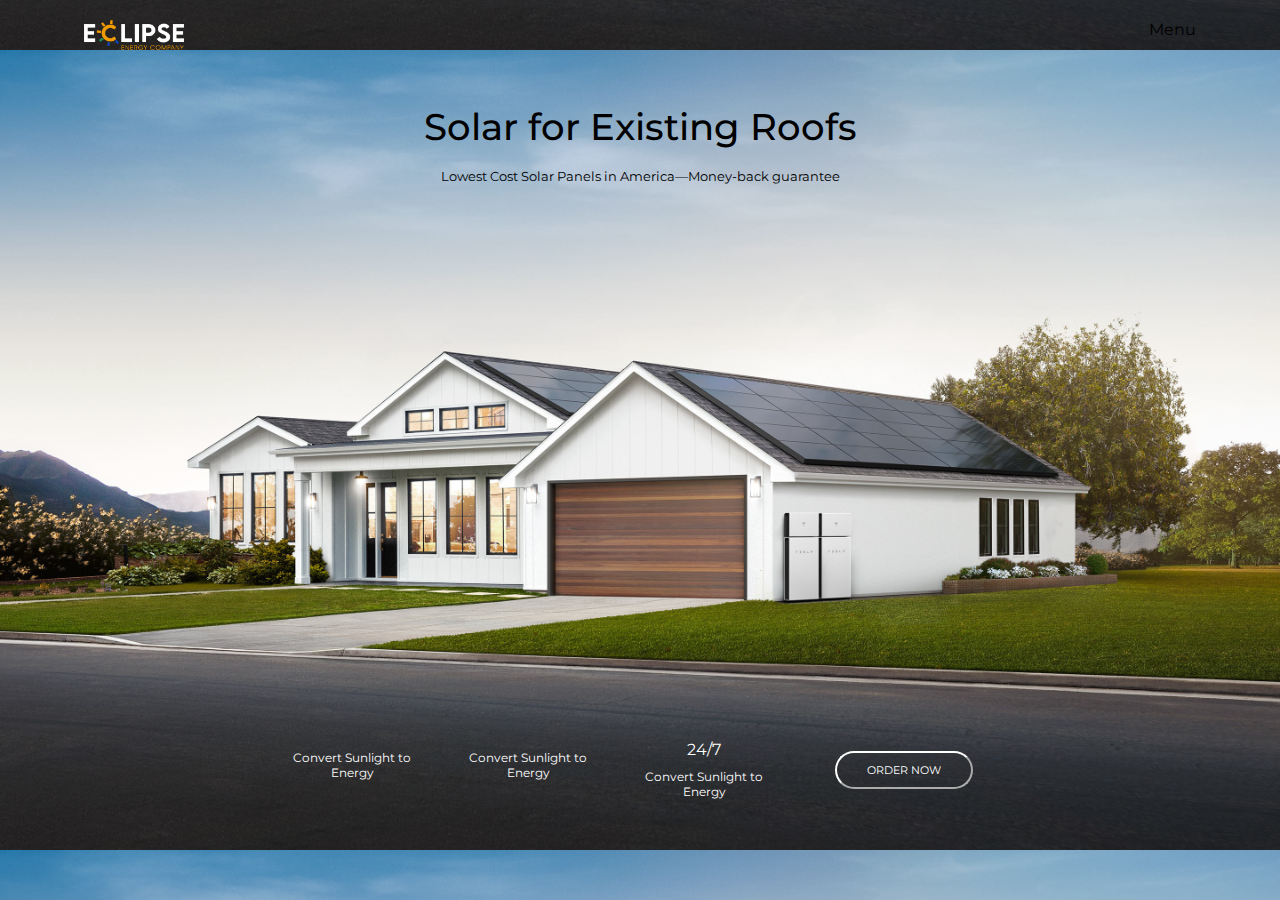
==== index.html @ 507e984d "main section is done, html js and css files included with their respective images folder" ====
<!DOCTYPE html>
<html lang="en">

<head>
    <meta charset="UTF-8">
    <meta http-equiv="X-UA-Compatible" content="IE=edge">
    <meta name="viewport" content="width=device-width, initial-scale=1.0">
    <title>Eclipse Solar</title>
    <link rel="stylesheet" href="https://cdnjs.cloudflare.com/ajax/libs/font-awesome/6.1.2/css/all.min.css"
        integrity="sha512-1sCRPdkRXhBV2PBLUdRb4tMg1w2YPf37qatUFeS7zlBy7jJI8Lf4VHwWfZZfpXtYSLy85pkm9GaYVYMfw5BC1A=="
        crossorigin="anonymous" referrerpolicy="no-referrer" />
    <link rel="stylesheet" href="./styles.css">
</head>

<body>
    <section class="home-page">
        <div class="navbar">
            <div class="logo">
                <a href="#"><img src="./images/Logo White letters (1).png" height="30px" width="100px" alt="Logo"></a>


            </div>
            <div class="menu">
                <a class="Menu-link" href="#">Menu</a>

            </div>
        </div>
        <div class="hero-section">
            <div class="top-div">
                <h1 class="h1-top">Solar for Existing Roofs</h1>
                <p class="p-top">Lowest Cost Solar Panels in America—Money-back guarantee</p>

            </div>
            <div class="bottom-div">
                <div class="icons">
                    <div class="icon1">
                        <div class="image-icon">
                            <i class="fa-solid fa-solar-panel"></i>
                        </div>
                        <div class="description">
                            Convert Sunlight to Energy
                        </div>





                    </div>
                    <div class="icon1">
                        <div class="image-icon">
                            <i class="fa-solid fa-dollar-sign"></i>
                        </div>
                        <div class="description">
                            Convert Sunlight to Energy
                        </div>





                    </div>
                    <div class="icon1">
                        <div class="icon3-text">
                            24/7
                        </div>
                        <div class="description">
                            Convert Sunlight to Energy
                        </div>





                    </div>
                    <div class="order-button">
                        <button>ORDER NOW</button>
                    </div>




                </div>

            </div>
        </div>


    </section>

</body>

</html>
---- styles.css ----
@import url('https://fonts.googleapis.com/css2?family=Montserrat:wght@300;400;500;700&display=swap');

* {
    padding: 0;
    margin: 0;
    box-sizing: border-box;
    font-family: 'Montserrat', sans-serif;
}



/* Home Page */

.home-page {
    background-image: url(./images/home-page-image.jpeg);
    background-position: center;
    background-size: 100%;
    height: 100vh;

}

/* NavBar */

.navbar {
    display: flex;
    width: 90%;
    margin: auto;
    padding: 20px;
    font-family: 'Montserrat', sans-serif;



}

.logo {
    flex: 1;

}

.Menu-link {
    text-decoration: none;
    color: black;
    font-weight: 400;

}

/* Hero-section */
.hero-section {

    height: 85%;
    display: flex;
    text-align: center;
    flex-direction: column;
    justify-content: space-between;
}

.top-div {
    padding: 30px;

    display: flex;
    flex-direction: column;
    gap: 20px;


}

.h1-top {
    font-size: 2.3rem;
    font-weight: 500;
    font-family: 'Montserrat', sans-serif;
}

.p-top {
    font-size: 0.8rem;
}

.bottom-div {
    display: flex;
    flex-direction: row;

    padding: 40px;
}

.icons {
    display: flex;
    width: 60%;

    margin: auto;

    color: white;
    gap: 2rem;

}

i {
    color: white;
    font-size: 1rem;
}

.icon3-text {
    color: white;
}

.icon1 {

    display: flex;
    flex-direction: column;
    width: 20%;
    gap: 10px;


}

.order-button {
    display: flex;
    justify-content: center;
    align-items: center;
    margin: auto;
    width: 25%;
}

.order-button button {
    padding: 10px 30px;
    border-radius: 20px;
    background: none;
    border-color: white;
    margin: auto;
    color: white;
    cursor: pointer;
    font-size: 0.7rem;
}

.description {
    font-size: 0.75rem;
}

/*  */
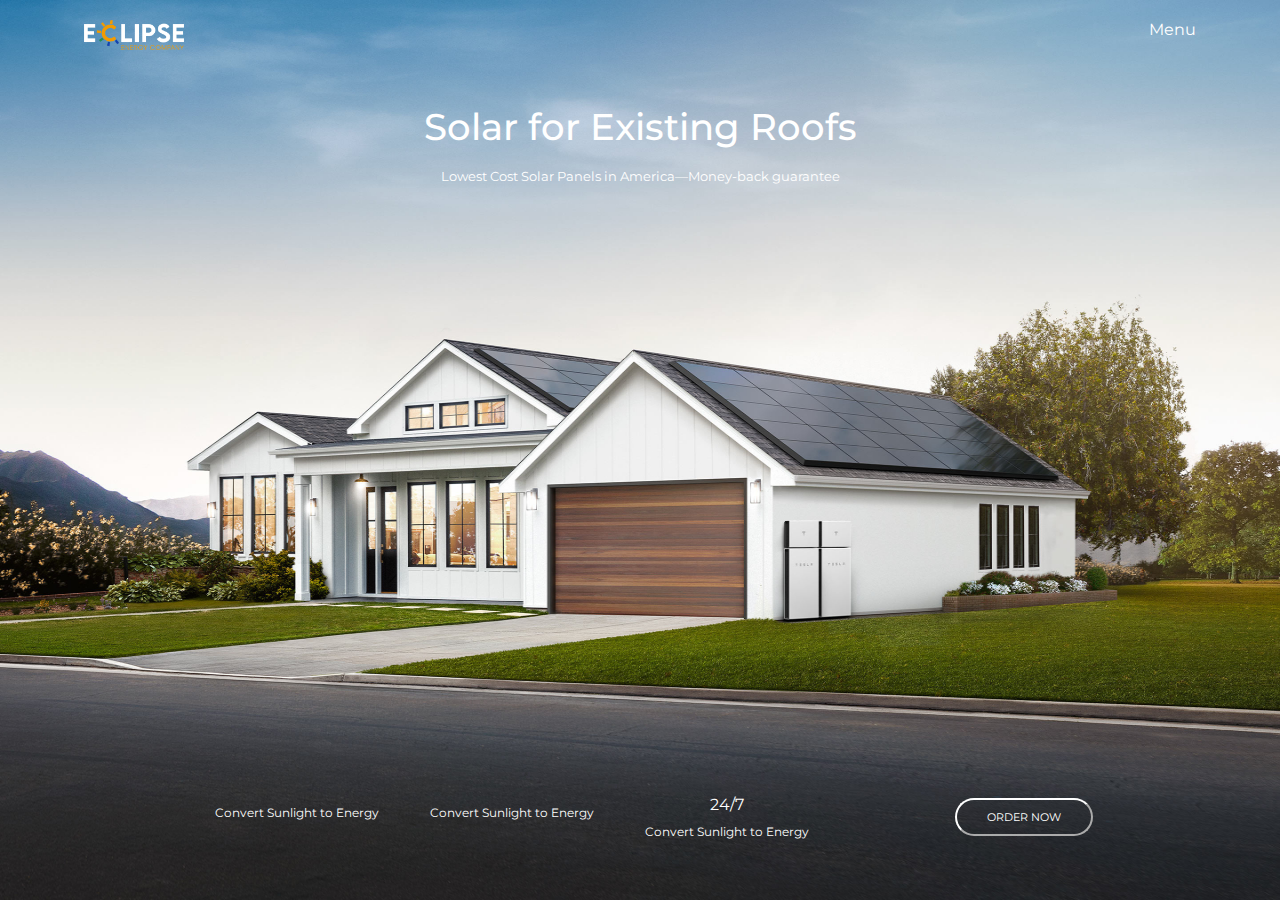
==== commit f519e7a3: "css and html files updated, navbar and hero section are finished with their respective media queries" ====
--- a/index.html
+++ b/index.html
@@ -72,13 +72,14 @@
 
 
                     </div>
-                    <div class="order-button">
-                        <button>ORDER NOW</button>
-                    </div>
 
 
 
 
+
+                </div>
+                <div class="order-button">
+                    <button>ORDER NOW</button>
                 </div>
 
             </div>
@@ -86,6 +87,18 @@
 
 
     </section>
+    <section class="savings">
+        <div class="description-savings">
+
+
+        </div>
+        <div class="right-image-savings">
+
+        </div>
+
+
+    </section>
+
 
 </body>
 
--- a/styles.css
+++ b/styles.css
@@ -5,6 +5,7 @@
     margin: 0;
     box-sizing: border-box;
     font-family: 'Montserrat', sans-serif;
+    color: white;
 }
 
 
@@ -13,9 +14,14 @@
 
 .home-page {
     background-image: url(./images/home-page-image.jpeg);
-    background-position: center;
-    background-size: 100%;
+
+    background-size: 100% 100%;
     height: 100vh;
+    background-repeat: no-repeat;
+
+    box-shadow: 15px 15px 10px #BBF;
+
+    /* box-shadow: 0px 0px 40px 20px rgba(0, 0, 0, 0.231); */
 
 }
 
@@ -30,6 +36,7 @@
 
 
 
+
 }
 
 .logo {
@@ -39,7 +46,7 @@
 
 .Menu-link {
     text-decoration: none;
-    color: black;
+
     font-weight: 400;
 
 }
@@ -77,8 +84,9 @@
 .bottom-div {
     display: flex;
     flex-direction: row;
-
-    padding: 40px;
+    width: 80%;
+
+    margin: 0px auto;
 }
 
 .icons {
@@ -105,7 +113,7 @@
 
     display: flex;
     flex-direction: column;
-    width: 20%;
+    width: 30%;
     gap: 10px;
 
 
@@ -115,7 +123,7 @@
     display: flex;
     justify-content: center;
     align-items: center;
-    margin: auto;
+
     width: 25%;
 }
 
@@ -124,7 +132,7 @@
     border-radius: 20px;
     background: none;
     border-color: white;
-    margin: auto;
+
     color: white;
     cursor: pointer;
     font-size: 0.7rem;
@@ -134,4 +142,60 @@
     font-size: 0.75rem;
 }
 
-/*  */+
+
+
+
+
+
+
+
+
+
+
+
+
+
+
+
+
+
+
+/* Media Queries */
+@media (max-width: 500px) {
+
+    /* hero section */
+    .home-page {
+        background-size: 250% 100%;
+        background-position: center;
+    }
+
+    .bottom-div {
+        display: block;
+
+
+
+    }
+
+    .icons {
+        display: flex;
+        justify-content: center;
+        flex: 1;
+
+        width: 100%;
+
+    }
+
+    .order-button {
+        display: flex;
+        justify-content: center;
+        margin: 30px auto;
+
+    }
+
+    .order-button button {
+        padding: 5px 60px;
+
+
+    }
+}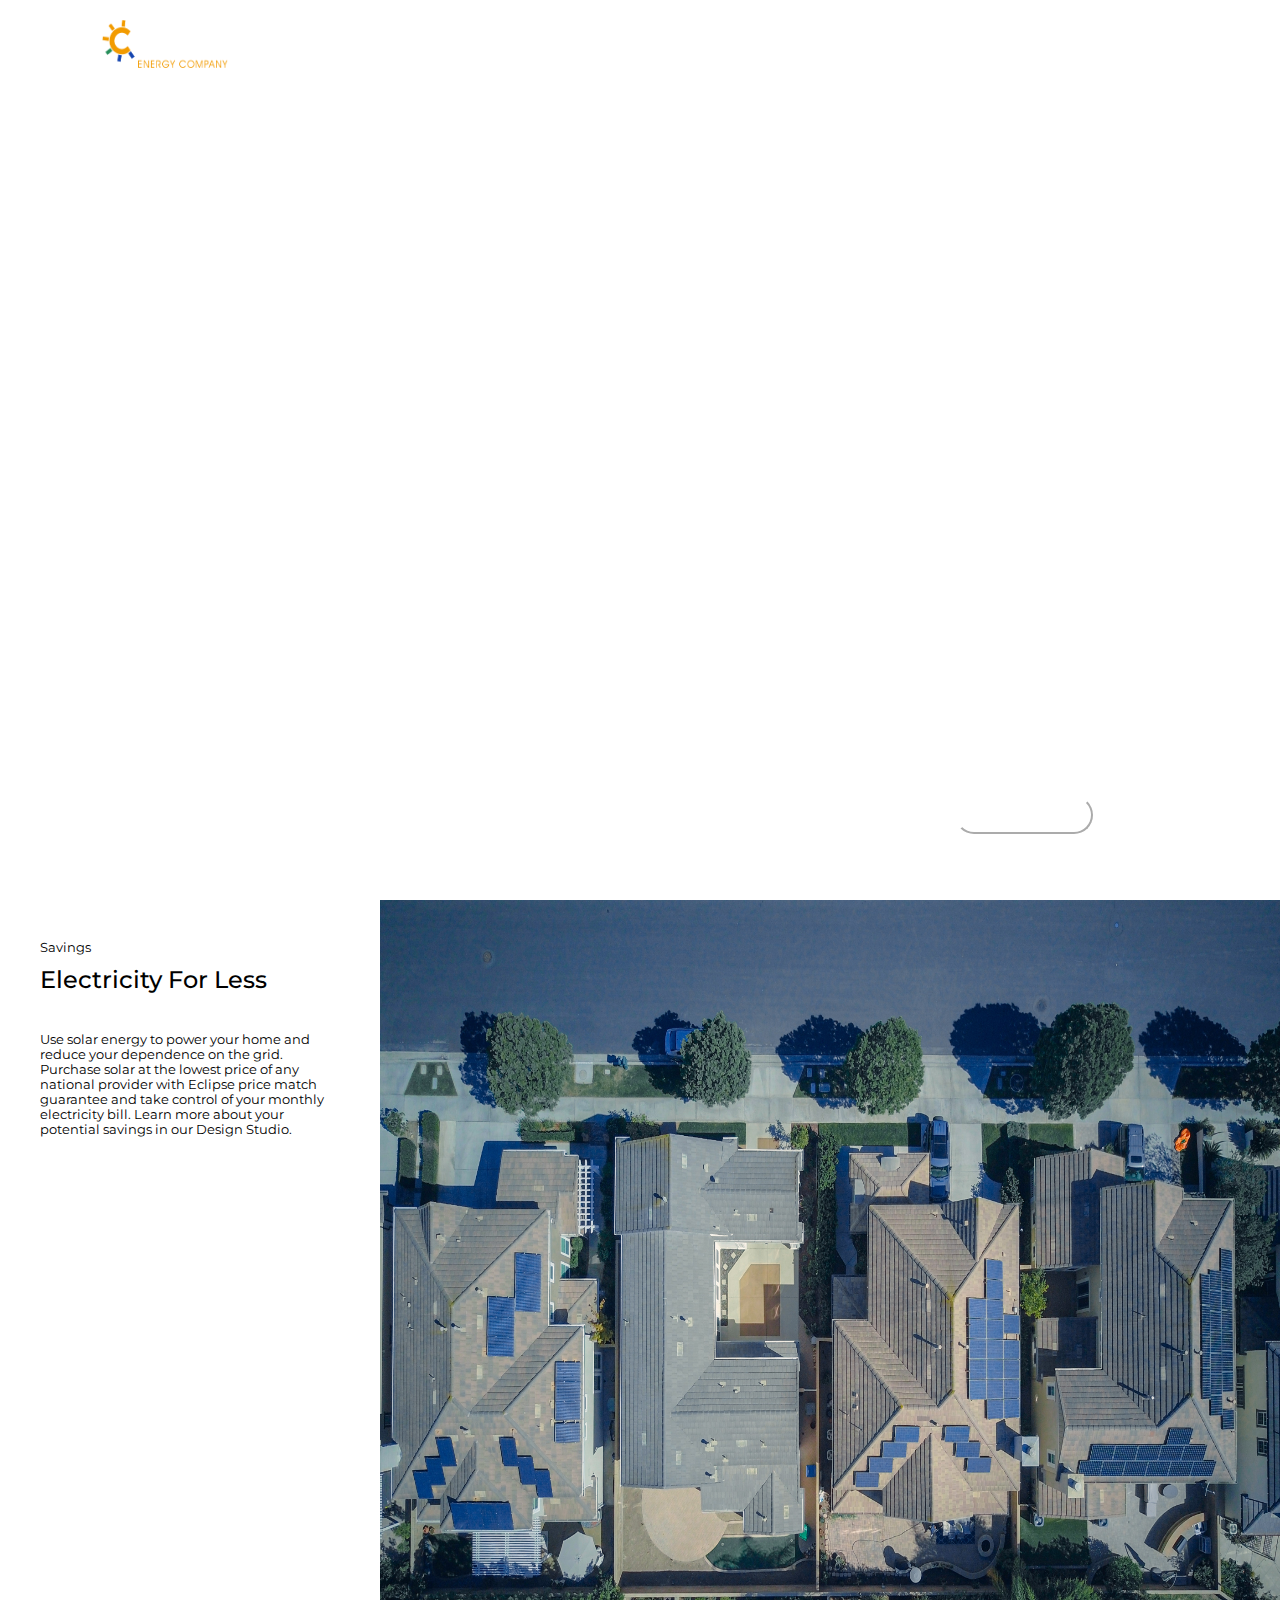
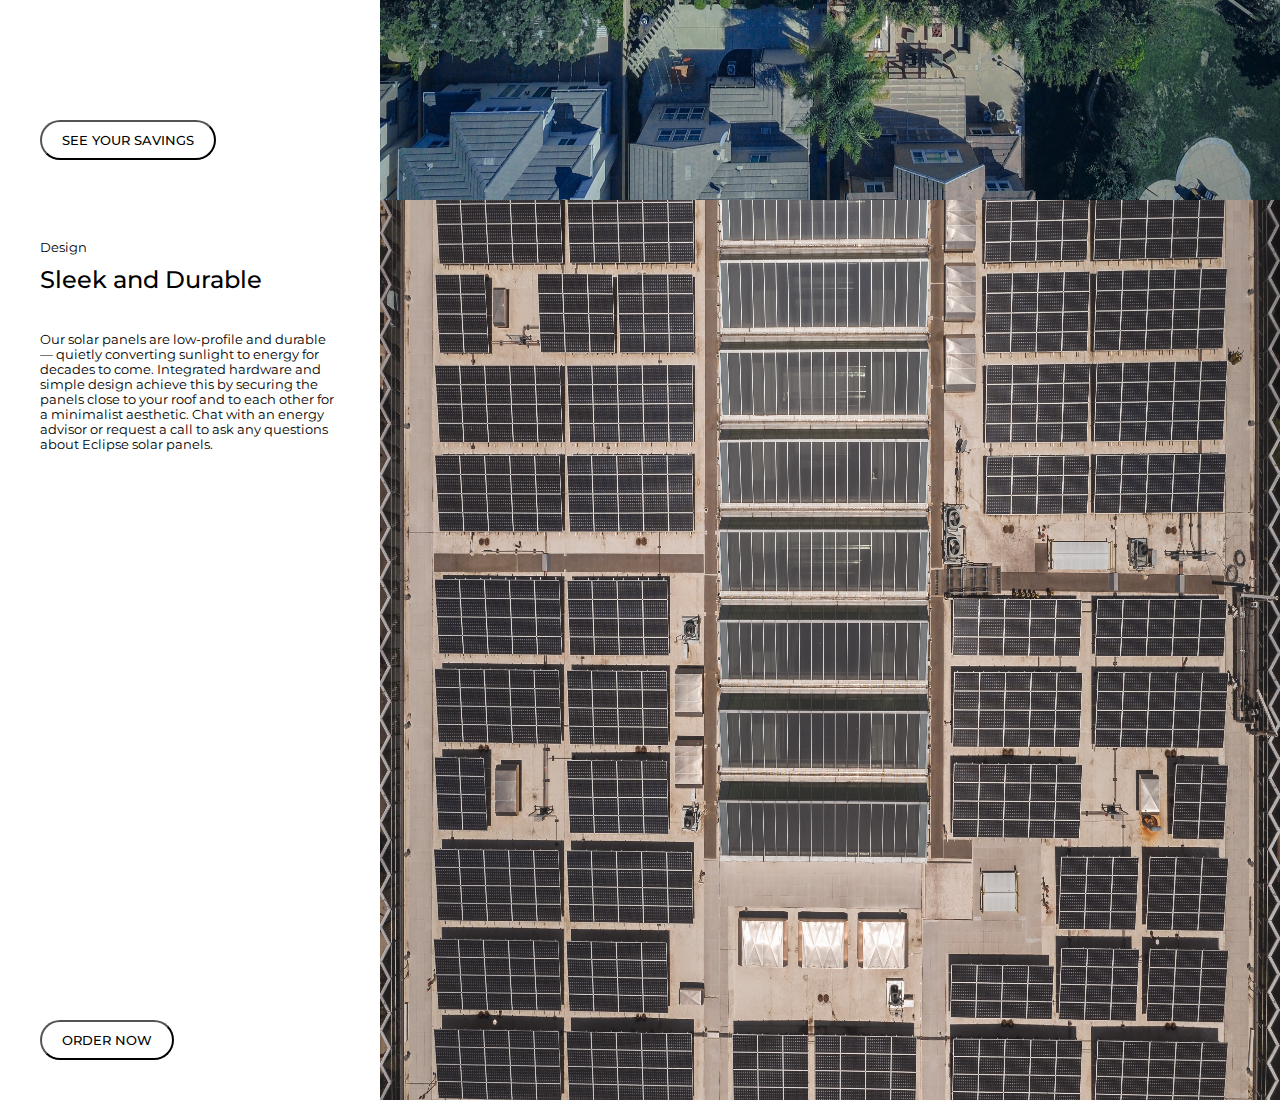
==== commit 088dfd00: "savings and desugn sections included" ====
--- a/index.html
+++ b/index.html
@@ -16,7 +16,7 @@
     <section class="home-page">
         <div class="navbar">
             <div class="logo">
-                <a href="#"><img src="./images/Logo White letters (1).png" height="30px" width="100px" alt="Logo"></a>
+                <a href="#"><img class="image-logo" src="./images/Logo White letters (1).png" alt="Logo"></a>
 
 
             </div>
@@ -89,10 +89,50 @@
     </section>
     <section class="savings">
         <div class="description-savings">
+            <div class="headings-and-p">
+                <p>Savings</p>
+
+                <h2 class="h2-savings">Electricity For Less</h2>
+                <br>
+                <br>
+                <p>Use solar energy to power your home and reduce your dependence on the grid. Purchase solar at the
+                    lowest price of any national provider with Eclipse price match guarantee and take control of your
+                    monthly electricity bill. Learn more about your potential savings in our Design Studio.</p>
+            </div>
+            <div class="button-savings">
+                <button>SEE YOUR SAVINGS</button>
+            </div>
 
 
         </div>
         <div class="right-image-savings">
+            <img src="./images/Savings-image.jpg" alt="Savings image">
+
+        </div>
+
+
+    </section>
+    <section class="Design">
+        <div class="description-Design">
+            <div class="headings-and-p">
+                <p>Design</p>
+
+                <h2 class="h2-Design">Sleek and Durable</h2>
+                <br>
+                <br>
+                <p>Our solar panels are low-profile and durable — quietly converting sunlight to energy for decades to
+                    come. Integrated hardware and simple design achieve this by securing the panels close to your roof
+                    and to each other for a minimalist aesthetic. Chat with an energy advisor or request a call to ask
+                    any questions about Eclipse solar panels.</p>
+            </div>
+            <div class="button-Design">
+                <button>ORDER NOW</button>
+            </div>
+
+
+        </div>
+        <div class="right-image-Design">
+            <img src="./images/Design-image.jpg" alt="Savings image">
 
         </div>
 
--- a/styles.css
+++ b/styles.css
@@ -13,13 +13,14 @@
 /* Home Page */
 
 .home-page {
-    background-image: url(./images/home-page-image.jpeg);
+    background-image: url(./images/pexels-vivint-solar-2850347.jpg);
+
 
     background-size: 100% 100%;
     height: 100vh;
     background-repeat: no-repeat;
 
-    box-shadow: 15px 15px 10px #BBF;
+
 
     /* box-shadow: 0px 0px 40px 20px rgba(0, 0, 0, 0.231); */
 
@@ -42,6 +43,13 @@
 .logo {
     flex: 1;
 
+
+}
+
+.image-logo {
+    height: 3rem;
+    width: 9rem;
+
 }
 
 .Menu-link {
@@ -86,7 +94,7 @@
     flex-direction: row;
     width: 80%;
 
-    margin: 0px auto;
+    margin: 20px auto;
 }
 
 .icons {
@@ -142,27 +150,114 @@
     font-size: 0.75rem;
 }
 
-
-
-
-
-
-
-
-
-
-
-
-
-
-
-
-
-
-
+/* savings section  */
+.savings {
+    height: 100vh;
+    display: flex;
+
+
+}
+
+.description-savings {
+    display: flex;
+    flex-direction: column;
+    flex: 1;
+    justify-content: space-between;
+    padding: 40px 40px;
+
+
+}
+
+.headings-and-p h4 {
+    color: black;
+}
+
+.h2-savings {
+    color: black;
+    padding-top: 10px;
+    font-weight: 500;
+
+}
+
+.headings-and-p p {
+    font-size: 0.8rem;
+    color: black;
+}
+
+.button-savings button {
+    padding: 10px 20px;
+    border-radius: 20px;
+    color: black;
+    font-weight: 500;
+    background: none;
+    border-color: black;
+
+}
+
+.right-image-savings img {
+    width: 100%;
+    height: 100%;
+}
+
+.right-image-savings {
+    flex: 3;
+}
+
+/* Design Section */
+.Design {
+    height: 100vh;
+    display: flex;
+
+
+}
+
+.description-Design {
+    display: flex;
+    flex-direction: column;
+    flex: 1;
+    justify-content: space-between;
+    padding: 40px 40px;
+
+
+}
+
+.headings-and-p h4 {
+    color: black;
+}
+
+.h2-Design {
+    color: black;
+    padding-top: 10px;
+    font-weight: 500;
+
+}
+
+.headings-and-p p {
+    font-size: 0.8rem;
+    color: black;
+}
+
+.button-Design button {
+    padding: 10px 20px;
+    border-radius: 20px;
+    color: black;
+    font-weight: 500;
+    background: none;
+    border-color: black;
+
+}
+
+.right-image-Design img {
+    width: 100%;
+    height: 100%;
+}
+
+.right-image-Design {
+    flex: 3;
+}
 
 /* Media Queries */
-@media (max-width: 500px) {
+@media (max-width: 760px) {
 
     /* hero section */
     .home-page {
@@ -198,4 +293,27 @@
 
 
     }
+
+    .image-logo {
+        height: 2rem;
+        width: 6rem;
+    }
+
+    .savings {
+        display: flex;
+        flex-direction: column-reverse;
+    }
+
+    .Design {
+        display: flex;
+        flex-direction: column-reverse;
+    }
+}
+
+
+
+@media(min-width:280px) and (max-width:375px) {
+    .bottom-div {
+        flex: 2;
+    }
 }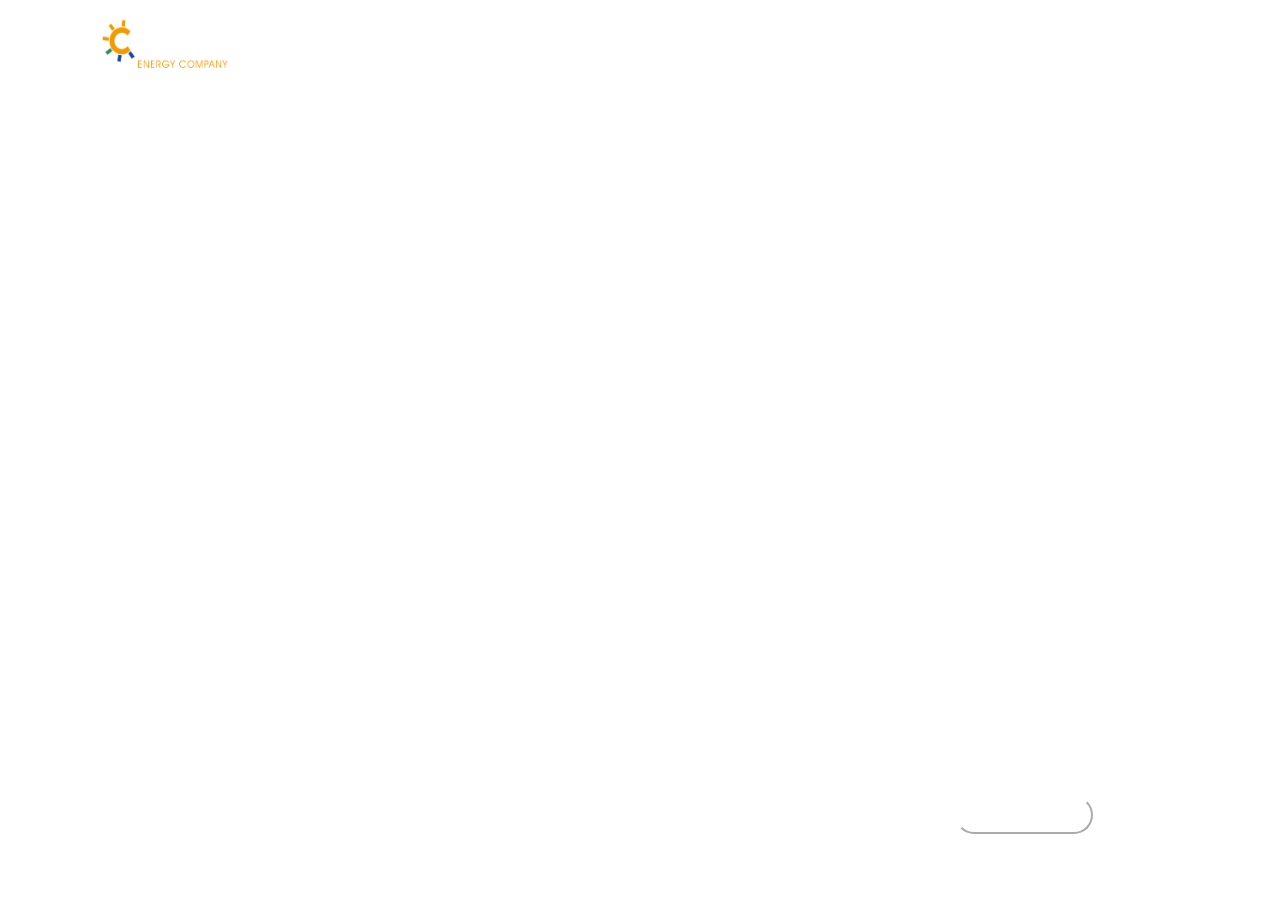
==== commit 0a260db7: "new images included in the main page, the order now html created too" ====
--- a/index.html
+++ b/index.html
@@ -13,133 +13,260 @@
 </head>
 
 <body>
-    <section class="home-page">
-        <div class="navbar">
-            <div class="logo">
-                <a href="#"><img class="image-logo" src="./images/Logo White letters (1).png" alt="Logo"></a>
-
-
-            </div>
-            <div class="menu">
-                <a class="Menu-link" href="#">Menu</a>
-
-            </div>
-        </div>
-        <div class="hero-section">
-            <div class="top-div">
-                <h1 class="h1-top">Solar for Existing Roofs</h1>
-                <p class="p-top">Lowest Cost Solar Panels in America—Money-back guarantee</p>
-
-            </div>
-            <div class="bottom-div">
-                <div class="icons">
-                    <div class="icon1">
-                        <div class="image-icon">
-                            <i class="fa-solid fa-solar-panel"></i>
+
+    <div class="labels-sections">
+        <ul class="sections">
+            <li>
+                <span class="line">
+                    <a href="#home-page1"><i class="fa-solid fa-seedling"></i></a>
+
+                </span>
+                <span class="text">
+                    Solar Panels
+                </span>
+            </li>
+            <li>
+                <span class="line">
+                    <a href="#savings1"><i class="fa-solid fa-seedling"></i></a>
+                </span>
+                <span class="text">
+                    Savings
+                </span>
+            </li>
+            <li>
+                <span class="line">
+                    <a href="#Design1"><i class="fa-solid fa-seedling"></i></a>
+                </span>
+                <span class="text">
+                    Design
+                </span>
+            </li>
+            <li>
+                <span class="line">
+                    <a href="#installation"><i class="fa-solid fa-seedling"></i></a>
+                </span>
+                <span class="text">
+                    Power On
+                </span>
+            </li>
+            <li>
+                <span class="line">
+                    <a href="#monitoring1"><i class="fa-solid fa-seedling"></i></a>
+                </span>
+                <span class="text">
+                    Monitoring
+                </span>
+            </li>
+            <li>
+                <span class="line">
+                    <a href="#final"><i class="fa-solid fa-seedling"></i></a>
+                </span>
+                <span class="text">
+                    order
+                </span>
+            </li>
+
+
+        </ul>
+
+    </div>
+    <main class="main">
+        <section class="home-page" id="home-page1">
+            <div class="navbar">
+                <div class="logo">
+                    <a href="#"><img class="image-logo" src="./images/Logo White letters (1).png" alt="Logo"></a>
+
+
+                </div>
+                <div class="menu">
+                    <a class="Menu-link" href="#">Menu</a>
+
+                </div>
+            </div>
+
+
+            <div class="hero-section" id="hero">
+                <div class="top-div">
+                    <h1 class="h1-top">Solar for Existing Roofs</h1>
+                    <p class="p-top">Lowest Cost Solar Panels in America—Money-back guarantee</p>
+
+                </div>
+                <div class="bottom-div">
+                    <div class="icons">
+                        <div class="icon1">
+                            <div class="image-icon">
+                                <i class="fa-solid fa-solar-panel"></i>
+                            </div>
+                            <div class="description">
+                                Convert Sunlight to Energy
+                            </div>
+
+
+
+
+
                         </div>
-                        <div class="description">
-                            Convert Sunlight to Energy
+                        <div class="icon1">
+                            <div class="image-icon">
+                                <i class="fa-solid fa-dollar-sign"></i>
+                            </div>
+                            <div class="description">
+                                Convert Sunlight to Energy
+                            </div>
+
+
+
+
+
                         </div>
+                        <div class="icon1">
+                            <div class="icon3-text">
+                                24/7
+                            </div>
+                            <div class="description">
+                                Convert Sunlight to Energy
+                            </div>
+
+
+
+
+
+                        </div>
 
 
 
 
 
                     </div>
-                    <div class="icon1">
-                        <div class="image-icon">
-                            <i class="fa-solid fa-dollar-sign"></i>
-                        </div>
-                        <div class="description">
-                            Convert Sunlight to Energy
-                        </div>
-
-
-
-
-
+                    <div class="order-button" id="orderNow">
+                        <a href="OrderNow.html"><button>ORDER NOW</button></a>
                     </div>
-                    <div class="icon1">
-                        <div class="icon3-text">
-                            24/7
-                        </div>
-                        <div class="description">
-                            Convert Sunlight to Energy
-                        </div>
-
-
-
-
-
-                    </div>
-
-
-
-
-
-                </div>
-                <div class="order-button">
+
+                </div>
+            </div>
+
+
+        </section>
+        <section class="savings" id="savings1">
+            <div class="description-savings">
+                <div class="headings-and-p">
+                    <p>Savings</p>
+
+                    <h2 class="h2-savings">Electricity For Less</h2>
+                    <br>
+                    <br>
+                    <p>Use solar energy to power your home and reduce your dependence on the grid. Purchase solar at the
+                        lowest price of any national provider with Eclipse price match guarantee and take control of
+                        your
+                        monthly electricity bill. Learn more about your potential savings in our Design Studio.</p>
+                </div>
+                <div class="button-savings">
+                    <button>SEE YOUR SAVINGS</button>
+                </div>
+
+
+            </div>
+            <div class="right-image-savings">
+                <img src="./images/Savings-image.jpg" alt="Savings image">
+
+            </div>
+
+
+        </section>
+        <section class="Design" id="Design1">
+            <div class="description-Design">
+                <div class="headings-and-p">
+                    <p>Design</p>
+
+                    <h2 class="h2-Design">Sleek and Durable</h2>
+                    <br>
+                    <br>
+                    <p>Our solar panels are low-profile and durable — quietly converting sunlight to energy for decades
+                        to
+                        come. Integrated hardware and simple design achieve this by securing the panels close to your
+                        roof
+                        and to each other for a minimalist aesthetic. Chat with an energy advisor or request a call to
+                        ask
+                        any questions about Eclipse solar panels.</p>
+                </div>
+                <div class="button-Design">
                     <button>ORDER NOW</button>
                 </div>
 
-            </div>
-        </div>
-
-
-    </section>
-    <section class="savings">
-        <div class="description-savings">
-            <div class="headings-and-p">
-                <p>Savings</p>
-
-                <h2 class="h2-savings">Electricity For Less</h2>
-                <br>
-                <br>
-                <p>Use solar energy to power your home and reduce your dependence on the grid. Purchase solar at the
-                    lowest price of any national provider with Eclipse price match guarantee and take control of your
-                    monthly electricity bill. Learn more about your potential savings in our Design Studio.</p>
-            </div>
-            <div class="button-savings">
-                <button>SEE YOUR SAVINGS</button>
-            </div>
-
-
-        </div>
-        <div class="right-image-savings">
-            <img src="./images/Savings-image.jpg" alt="Savings image">
-
-        </div>
-
-
-    </section>
-    <section class="Design">
-        <div class="description-Design">
-            <div class="headings-and-p">
-                <p>Design</p>
-
-                <h2 class="h2-Design">Sleek and Durable</h2>
-                <br>
-                <br>
-                <p>Our solar panels are low-profile and durable — quietly converting sunlight to energy for decades to
-                    come. Integrated hardware and simple design achieve this by securing the panels close to your roof
-                    and to each other for a minimalist aesthetic. Chat with an energy advisor or request a call to ask
-                    any questions about Eclipse solar panels.</p>
-            </div>
-            <div class="button-Design">
+
+            </div>
+            <div class="right-image-Design">
+                <img src="./images/Design-image.jpg" alt="Savings image">
+
+            </div>
+
+
+        </section>
+        <section class="order-installation" id="installation">
+            <div class="order-image">
+                <!-- <img src="./images/order-installation-image.jpg" alt="order and installation image"> -->
+            </div>
+            <div class="headings-orderinstallation">
+                <div class="leftDiv-order">
+                    <p>Power On</p>
+                    <h2 class="h2-Design">Order and Installation</h2>
+                    <br>
+                    <button>ORDER NOW</button>
+
+                </div>
+                <div class="rightDiv-order">
+                    <p>From permitting to powering on, we’ll take care of everything. After you order, we’ll gather
+                        remote
+                        aerial imagery of your home, design your system, take care of any necessary permits and schedule
+                        your installation. Chat with an energy advisor to ask any questions about going solar with
+                        Eclipse.
+                    </p>
+                </div>
+
+
+
+
+            </div>
+
+        </section>
+        <section class="monitoring" id="monitoring1">
+            <div class="monitoring-image">
+                <!-- <img src="./images/monitoring-installation-image.jpg" alt="monitoring and installation image"> -->
+            </div>
+            <div class="headings-monitoringinstallation">
+                <div class="leftDiv-monitoring">
+                    <p>Experience</p>
+                    <h2 class="h2-Design">24/7 Monitoring</h2>
+                    <br>
+                    <button>ORDER NOW</button>
+
+                </div>
+                <div class="rightDiv-monitoring">
+                    <p>Manage your solar system from anywhere in the world with 24/7 mobile
+                        monitoring. Watch your energy in
+                        real time or set your preferences to optimize for energy independence.
+                    </p>
+                </div>
+
+
+
+
+            </div>
+
+        </section>
+        <section class="final-section" id="final">
+            <div class="center">
+                <h2>Power Your Home</h2>
+                <p>Order now or talk to a Tesla Advisor if you have any questions</p>
                 <button>ORDER NOW</button>
-            </div>
-
-
-        </div>
-        <div class="right-image-Design">
-            <img src="./images/Design-image.jpg" alt="Savings image">
-
-        </div>
-
-
-    </section>
-
-
+                <button>CHAT WITH ENERGY ADVISOR</button>
+                <a href="#">Get Energy Updates</a>
+            </div>
+
+        </section>
+    </main>
+
+    <script src="./main.js"></script>
 </body>
 
 </html>--- a/styles.css
+++ b/styles.css
@@ -9,16 +9,90 @@
 }
 
 
+main {
+    height: 100vh;
+    overflow-y: scroll;
+    scroll-snap-type: y mandatory;
+    scroll-behavior: smooth;
+
+}
+
+section {
+    scroll-snap-align: center;
+}
+
+
+
+
+/* sections */
+.sections {
+
+    display: flex;
+    flex-direction: column;
+    width: 40%;
+    gap: 10px;
+
+
+}
+
+
+
+.labels-sections {
+
+    width: 4rem;
+
+    position: fixed;
+    top: 35%;
+    left: 10px;
+
+}
+
+.sections li {
+
+    display: flex;
+    width: 9rem;
+
+
+}
+
+
+.sections {
+    gap: 1.6rem;
+}
+
+.text {
+    padding-left: 1rem;
+    display: none;
+
+
+
+}
+
+
+
+.line i {
+    color: aquamarine;
+    cursor: pointer;
+
+}
+
+.line i:hover {
+    color: white;
+
+}
+
+
 
 /* Home Page */
 
 .home-page {
-    background-image: url(./images/pexels-vivint-solar-2850347.jpg);
+    background-image: url(./images/home-page-image.jpg);
 
 
     background-size: 100% 100%;
     height: 100vh;
     background-repeat: no-repeat;
+
 
 
 
@@ -67,6 +141,7 @@
     text-align: center;
     flex-direction: column;
     justify-content: space-between;
+
 }
 
 .top-div {
@@ -108,10 +183,7 @@
 
 }
 
-i {
-    color: white;
-    font-size: 1rem;
-}
+
 
 .icon3-text {
     color: white;
@@ -155,7 +227,6 @@
     height: 100vh;
     display: flex;
 
-
 }
 
 .description-savings {
@@ -209,6 +280,7 @@
     display: flex;
 
 
+
 }
 
 .description-Design {
@@ -255,6 +327,175 @@
 .right-image-Design {
     flex: 3;
 }
+
+/* Order installation section */
+.order-installation {
+    height: 100vh;
+    display: flex;
+    flex-direction: column;
+
+}
+
+.order-image {
+
+    background-image: url(./images/order-installation-image.jpg);
+    background-size: 100%;
+    background-position: center;
+    background-repeat: no-repeat;
+    flex: 1;
+
+}
+
+.order-image img {
+    width: 100%;
+    height: 100%;
+
+}
+
+.headings-orderinstallation {
+    display: flex;
+    padding: 70px 30px;
+
+    width: 80%;
+    margin: auto;
+
+
+
+}
+
+.leftDiv-order {
+    flex: 1;
+
+
+
+}
+
+.leftDiv-order button {
+    padding: 10px 20px;
+    border-radius: 20px;
+    color: black;
+    font-weight: 500;
+    background: none;
+    border-color: black;
+
+}
+
+.rightDiv-order {
+    flex: 2;
+}
+
+.headings-orderinstallation p {
+    font-size: 0.8rem;
+    color: black;
+}
+
+/* monitoring section */
+.monitoring {
+    height: 100vh;
+    display: flex;
+    flex-direction: column;
+
+}
+
+.monitoring-image {
+
+    background-image: url(./images/monitoring-image2.jpg);
+    background-size: 100%;
+    background-position: center;
+    background-repeat: no-repeat;
+    flex: 1;
+
+}
+
+.monitoring-image img {
+    width: 100%;
+    height: 100%;
+
+}
+
+.headings-monitoringinstallation {
+    display: flex;
+    padding: 70px 30px;
+
+    width: 80%;
+    margin: auto;
+
+
+
+}
+
+.leftDiv-monitoring {
+    flex: 1;
+    color: black;
+
+
+
+}
+
+.leftDiv-monitoring button {
+    padding: 10px 20px;
+    border-radius: 20px;
+    color: black;
+    font-weight: 500;
+    background: none;
+    border-color: black;
+
+}
+
+.rightDiv-monitoring {
+    flex: 2;
+
+}
+
+.rightDiv-monitoring p {
+    color: black;
+
+}
+
+.headings-orderinstallation p {
+    font-size: 0.8rem;
+    color: black;
+}
+
+/* final section */
+.final-section {
+    background-color: black;
+    height: 100vh;
+    display: flex;
+
+
+
+}
+
+.center {
+    height: 40%;
+    width: 40%;
+    display: flex;
+    flex-direction: column;
+
+    margin: auto;
+    align-items: center;
+    justify-content: space-around;
+
+
+}
+
+.center p {
+    font-size: 0.8rem;
+}
+
+.center button {
+    background-color: black;
+    border-color: white;
+    border-radius: 20px;
+    width: 50%;
+    padding: 10px 0px;
+    font-size: 0.7rem;
+    font-weight: 600;
+
+    color: white;
+}
+
 
 /* Media Queries */
 @media (max-width: 760px) {
@@ -304,10 +545,42 @@
         flex-direction: column-reverse;
     }
 
+    .button-savings {
+        margin-top: 20px;
+    }
+
     .Design {
         display: flex;
         flex-direction: column-reverse;
     }
+
+    .button-Design {
+        margin-top: 20px;
+    }
+
+    .headings-orderinstallation {
+        display: flex;
+        flex-direction: column;
+
+
+
+    }
+
+    .headings-monitoringinstallation {
+        display: flex;
+        flex-direction: column;
+
+    }
+
+    .headings-monitoringinstallation button {
+        display: none;
+
+    }
+
+    .headings-orderinstallation button {
+        display: none;
+    }
+
 }
 
 
